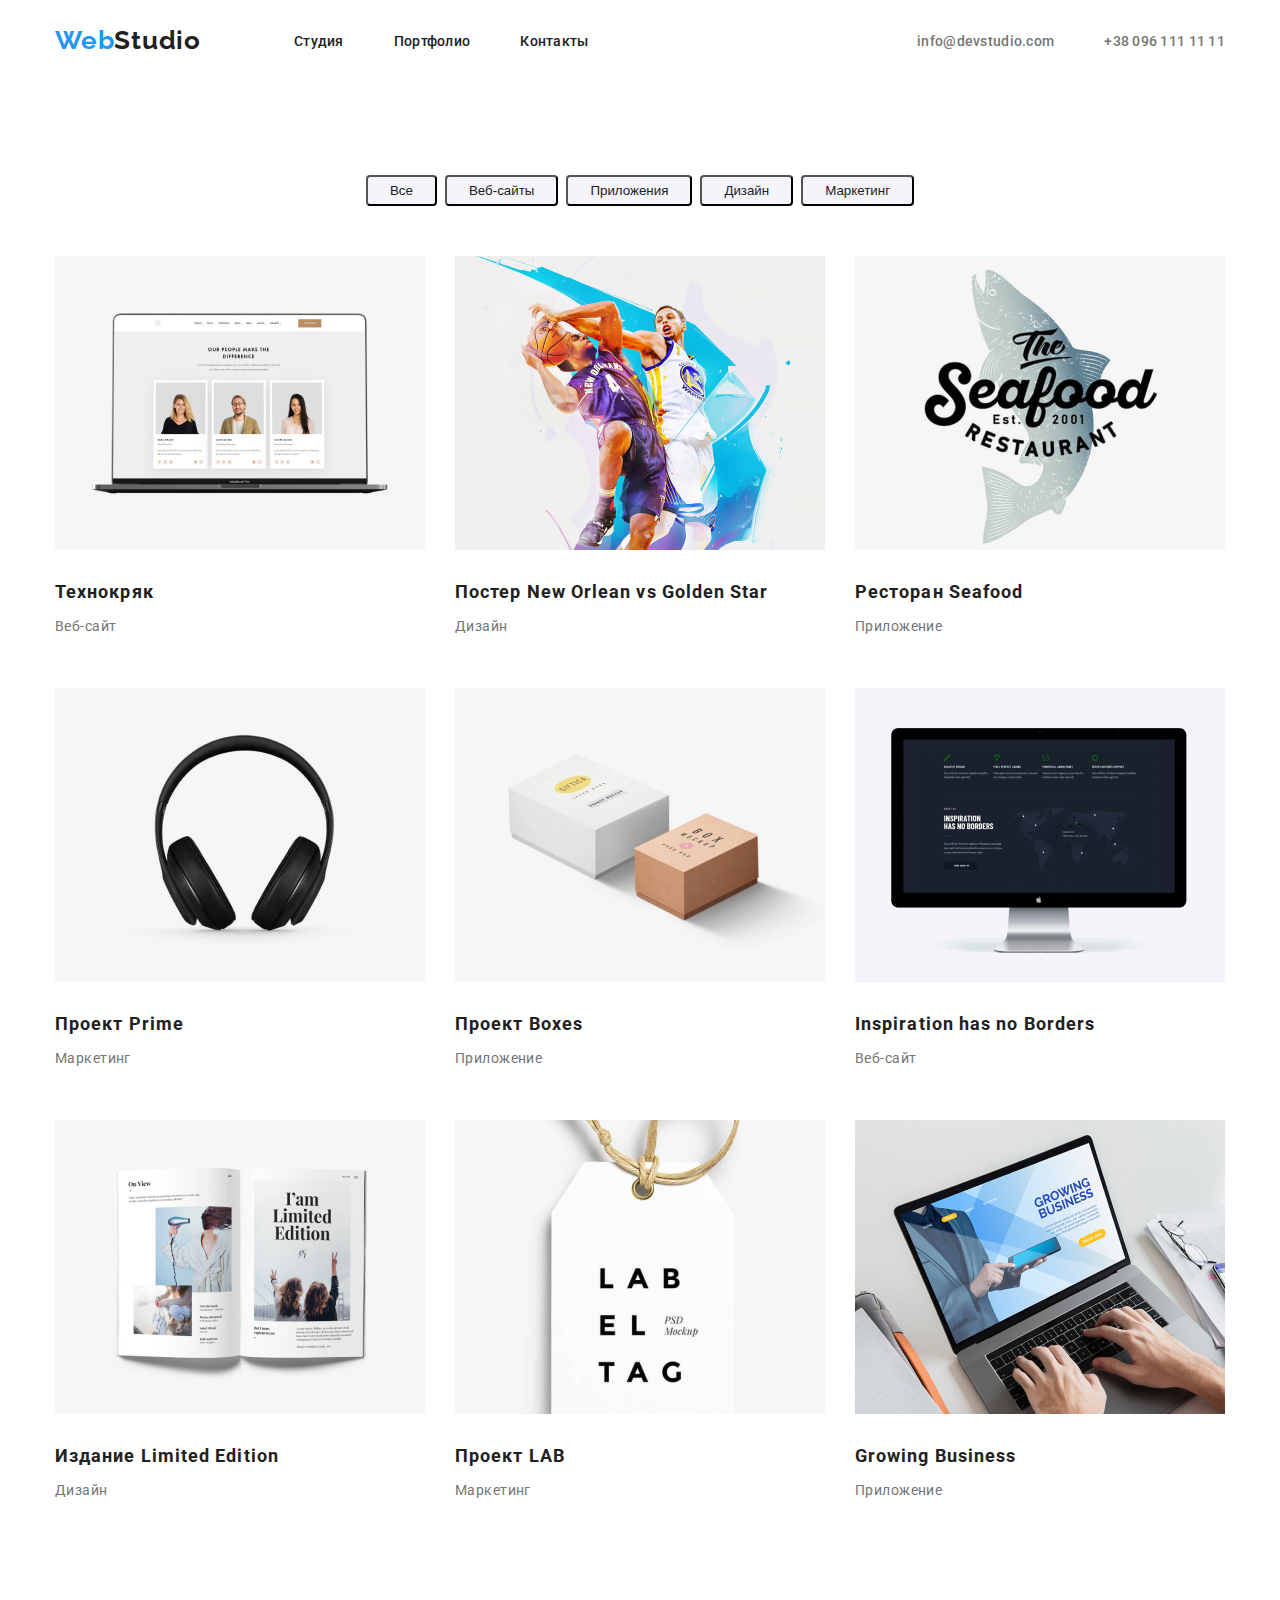
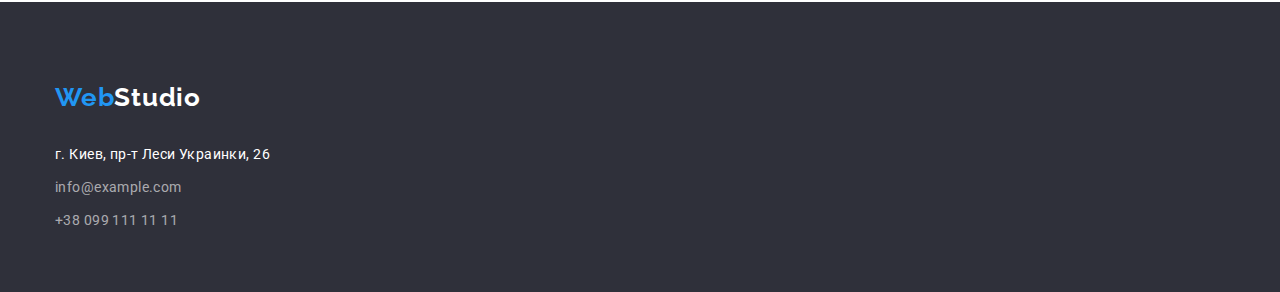
==== portfolio.html @ 4b42f5d7 "first-commit" ====
<!DOCTYPE html>
<html lang="en">
  <head>
    <meta charset="UTF-8" />
    <meta name="viewport" content="width=device-width, initial-scale=1.0" />
    <link
      href="https://fonts.googleapis.com/css2?family=Raleway:wght@700&family=Roboto:wght@400;500;700;900&display=swap"
      rel="stylesheet"
    />
    <link rel="stylesheet" href="./css/style.css" />
    <title>Document</title>
  </head>
  <body>
    <header>
      <div class="container header">
        <nav class="header-nav">
          <a href="">
            <p class="logo">Web<span class="black-logo">Studio</span></p>
          </a>

          <ul class="nav-menu">
            <li><a href="">Студия</a></li>
            <li><a href="./portfolio.html">Портфолио</a></li>
            <li><a href="">Контакты</a></li>
          </ul>
        </nav>

        <address>
          <ul class="nav-menu navigation">
            <li><a href="mailto:info@devstudio.com">info@devstudio.com</a></li>
            <li><a href="tel:+380961111111">+38 096 111 11 11</a></li>
          </ul>
        </address>
      </div>
    </header>

    <main>
      <section>
        <div class="container">
          <ul class="menu menu-portfolio">
            <li>
              <button class="bttn"><a href="">Все</a></button>
            </li>
            <li>
              <button class="bttn"><a href="">Веб-сайты</a></button>
            </li>
            <li>
              <button class="bttn"><a href="">Приложения</a></button>
            </li>
            <li>
              <button class="bttn"><a href="">Дизайн</a></button>
            </li>
            <li>
              <button class="bttn"><a href="">Маркетинг</a></button>
            </li>
          </ul>
        </div>

        <div class="container">
          <ul class="menu portfolio-card">
            <li>
              <div>
                <img
                  src="./images/img7.png"
                  alt="фото с протфолио"
                  width="370px"
                  height="294px"
                />
                <h2 class="text-title">Технокряк</h2>
                <p class="portfolio">Веб-сайт</p>
              </div>
            </li>
            <li>
              <div>
                <img
                  src="./images/img8.png"
                  alt="фото с протфолио"
                  width="370px"
                  height="294px"
                />
                <h2 class="text-title">Постер New Orlean vs Golden Star</h2>
                <p class="portfolio">Дизайн</p>
              </div>
            </li>
            <li>
              <div>
                <img
                  src="./images/img9.png"
                  alt="фото с протфолио"
                  width="370px"
                  height="294px"
                />
                <h2 class="text-title">Ресторан Seafood</h2>
                <p class="portfolio">Приложение</p>
              </div>
            </li>
            <li>
              <div>
                <img
                  src="./images/img10.png"
                  alt="фото с протфолио"
                  width="370px"
                  height="294px"
                />
                <h2 class="text-title">Проект Prime</h2>
                <p class="portfolio">Маркетинг</p>
              </div>
            </li>
            <li>
              <div>
                <img
                  src="./images/img11.png"
                  alt="фото с протфолио"
                  width="370px"
                  height="294px"
                />
                <h2 class="text-title">Проект Boxes</h2>
                <p class="portfolio">Приложение</p>
              </div>
            </li>
            <li>
              <div>
                <img
                  src="./images/img12.png"
                  alt="фото с протфолио"
                  width="370px"
                  height="294px"
                />
                <h2 class="text-title">Inspiration has no Borders</h2>
                <p class="portfolio">Веб-сайт</p>
              </div>
            </li>
            <li>
              <div>
                <img
                  src="./images/img13.png"
                  alt="фото с протфолио"
                  width="370px"
                  height="294px"
                />
                <h2 class="text-title">Издание Limited Edition</h2>
                <p class="portfolio">Дизайн</p>
              </div>
            </li>
            <li>
              <div>
                <img
                  src="./images/img14.png"
                  alt="фото с протфолио"
                  width="370px"
                  height="294px"
                />
                <h2 class="text-title">Проект LAB</h2>
                <p class="portfolio">Маркетинг</p>
              </div>
            </li>
            <li>
              <div>
                <img
                  src="./images/img15.png"
                  alt="фото с протфолио"
                  width="370px"
                  height="294px"
                />
                <h2 class="text-title">Growing Business</h2>
                <p class="portfolio">Приложение</p>
              </div>
            </li>
          </ul>
        </div>
      </section>
    </main>
    <footer>
      <div class="container">
        <a href="">
          <p class="logo">Web<span class="white-logo">Studio</span></p>
        </a>
        <p>г. Киев, пр-т Леси Украинки, 26</p>
        <adress>
          <ul class="menu-footer">
            <li><a href="mailto:info@example.com">info@example.com</a></li>
            <li><a href="tel:+380991111111">+38 099 111 11 11</a></li>
          </ul>
        </adress>
      </div>
    </footer>
  </body>
</html>
---- css/style.css ----
* {
  margin: 0px;
  padding: 0px;
  box-sizing: border-box;
}

.container {
  max-width: 1170px;
  width: 100%;
  margin: 0 auto;
}

.header {
  display: flex;
  justify-content: space-between;
  align-items: center;
  padding: 25px 0;
}

.header-nav {
  display: flex;
  justify-content: space-between;
  align-items: center;
}

/* Цвет основного текста #212121 */

/* Цвет вторичного текста #757575 */

/* Белый цвет #FFFFFF */

/* Цвет акцент #2196F3 */

/* Цвет вторичного фона #F5F4FA */

/* Цвет в footer rgba(255, 255, 255, 0.6) */
:root {
  --title-text-color: #212121;
  --primary-text-color: #757575;
  --white-color: #ffffff;
  --dark-background-color: #2f303a;
  --accent-color: #2196f3;
  --background-color: #e5e5e5;
  --second-backgroud-color: #f5f4fa;
  --footer-color: rgba(255, 255, 255, 0.6);
}

a {
  text-decoration: none;
}

.black-logo {
  font-family: "Raleway", sans-serif;
  font-style: normal;
  font-weight: bold;
  font-size: 26px;
  line-height: 31px;
  letter-spacing: 0.03em;
  color: var(--title-text-color);
}

.white-logo {
  font-family: "Raleway", sans-serif;
  font-style: normal;
  font-weight: bold;
  font-size: 26px;
  line-height: 31px;
  letter-spacing: 0.03em;
  color: var(--white-color);
}

.logo {
  font-family: "Raleway", sans-serif;
  font-style: normal;
  font-weight: bold;
  font-size: 26px;
  line-height: 31px;
  letter-spacing: 0.03em;
  color: var(--accent-color);
}

.nav-menu a {
  text-decoration: none;
  color: var(--title-text-color);
}

.navigation a {
  text-decoration: none;
  font-style: normal;
  color: var(--primary-text-color);
}

.nav-menu a:hover,
.nav-menu a:focus {
  color: var(--accent-color);
}

.nav-menu li:not(:first-child) {
  margin-left: 50px;
}

/* .nav-menu li:nth-child(1) {
  margin-left: 0;
} */

.nav-menu {
  margin-left: 93px;
  display: flex;
  font-family: "Roboto", sans-serif;
  font-size: normal;
  font-weight: 500;
  font-size: 14px;
  line-height: 16px;
  letter-spacing: 0.02em;
  list-style-type: none;
}

.intro {
  background: var(--dark-background-color);
  text-align: center;
  padding-top: 200px;
  padding-bottom: 200px;
}

h1 {
  font-family: "Roboto", sans-serif;
  font-style: normal;
  font-weight: 900;
  font-size: 44px;
  line-height: 60px;
  letter-spacing: 0.06em;
  color: var(--white-color);

  padding-bottom: 30px;
}

.btn {
  font-family: "Roboto", sans-serif;
  font-style: normal;
  font-weight: bold;
  font-size: 16px;
  line-height: 30px;
  letter-spacing: 0.06em;
  text-decoration: none;
  color: var(--white-color);
  padding: 10px 32px;
  text-align: center;
}

button {
  background: var(--accent-color);
}

.about-us {
  background: var(--white-color);
}

.menu-about-us li:not(:last-child) {
  margin-left: 30px;
}

.menu-about-us h2 {
  margin-bottom: 10px;
}

.menu-about-us {
  display: flex;
  justify-content: space-between;
  align-items: center;
  margin: 94px 0;
}

.menu {
  list-style-type: none;
}

.title {
  font-family: "Roboto", sans-serif;
  font-style: normal;
  font-weight: bold;
  font-size: 14px;
  line-height: 16px;
  letter-spacing: 0.03em;
}

.menu p {
  font-family: "Roboto", sans-serif;
  font-style: normal;
  font-weight: normal;
  font-size: 14px;
  line-height: 24px;
  letter-spacing: 0.03em;
  color: var(--primary-text-color);
}

.work {
  font-family: "Roboto", sans-serif;
  font-style: normal;
  font-weight: bold;
  font-size: 36px;
  line-height: 42px;
  letter-spacing: 0.03em;
  color: var(--title-text-color);
  text-align: center;
  margin-bottom: 50px;
}

.our-photo {
  display: flex;
  justify-content: space-between;
  margin-bottom: 94px;
}

.our-team {
  background: var(--second-backgroud-color);
  padding: 94px;
}

.team {
  font-family: "Roboto", sans-serif;
  font-style: normal;
  font-weight: bold;
  font-size: 36px;
  line-height: 42px;
  letter-spacing: 0.03em;
  text-align: center;
  margin-bottom: 50px;
}

.team-photo {
  display: flex;
  justify-content: space-between;
}

.team-photo li>img {
  margin-bottom: 30px;
}

.menu h3 {
  font-family: "Roboto", sans-serif;
  font-style: normal;
  font-weight: 500;
  font-size: 16px;
  line-height: 19px;
  letter-spacing: 0.03em;
  color: var(--title-text-color);
  margin-bottom: 10px;
}

.text {
  font-family: "Roboto", sans-serif;
  font-style: normal;
  font-weight: normal;
  font-size: 16px;
  line-height: 19px;
  letter-spacing: 0.03em;
  color: var(--primary-text-color);
}

footer {
  background: var(--dark-background-color);
  padding-top: 60px;
  padding-bottom: 60px;
}

footer p {
  font-family: "Roboto", sans-serif;
  font-style: normal;
  font-weight: normal;
  font-size: 14px;
  line-height: 24px;
  letter-spacing: 0.03em;
  color: var(--white-color);
  padding-top: 20px;
  padding-bottom: 9px;
}

.menu-footer li:not(:last-child) {
  padding-bottom: 9px;
}

.menu-footer a {
  text-decoration: none;
  color: var(--footer-color);
}

.menu-footer a:hover,
.menu-footer a:focus {
  color: var(--accent-color);
}

.menu-footer {
  font-family: "Roboto", sans-serif;
  list-style-type: none;
  font-style: normal;
  font-weight: normal;
  font-size: 14px;
  line-height: 24px;
  letter-spacing: 0.03em;
}

.menu a {
  text-decoration: none;
  color: var(--title-text-color);
}

.menu button {
  background: var(--second-backgroud-color);
}

.menu button:hover,
.menu button:focus {
  background: var(--accent-color);
}

.bttn {
  text-align: center;
  padding: 6px 22px;
  border-radius: 4px;
  margin: 94px auto 50px;
}

.bttn a:hover,
.bttn a:focus {
  color: var(--white-color);
}

.text-title {
  font-family: "Roboto", sans-serif;
  font-style: normal;
  font-weight: bold;
  font-size: 18px;
  line-height: 36px;
  letter-spacing: 0.06em;
  color: var(--title-text-color);
}

.menu-portfolio li:not(:last-child) {
  margin-right: 8px;
}

.menu-portfolio {
  display: flex;
  justify-content: center;
  align-items: center;
}

.portfolio-card {
  display: flex;
  justify-content: space-between;
  flex-wrap: wrap;
  margin-bottom: 50px;
}

.portfolio-card h2 {
  margin: 20px auto 4px;
}

.portfolio-card p {
  padding-bottom: 50px;
}

.portfolio {
  font-family: "Roboto", sans-serif;
  font-style: normal;
  font-weight: normal;
  font-size: 16px;
  line-height: 30px;
  letter-spacing: 0.03em;
  color: var(--primary-text-color);
}
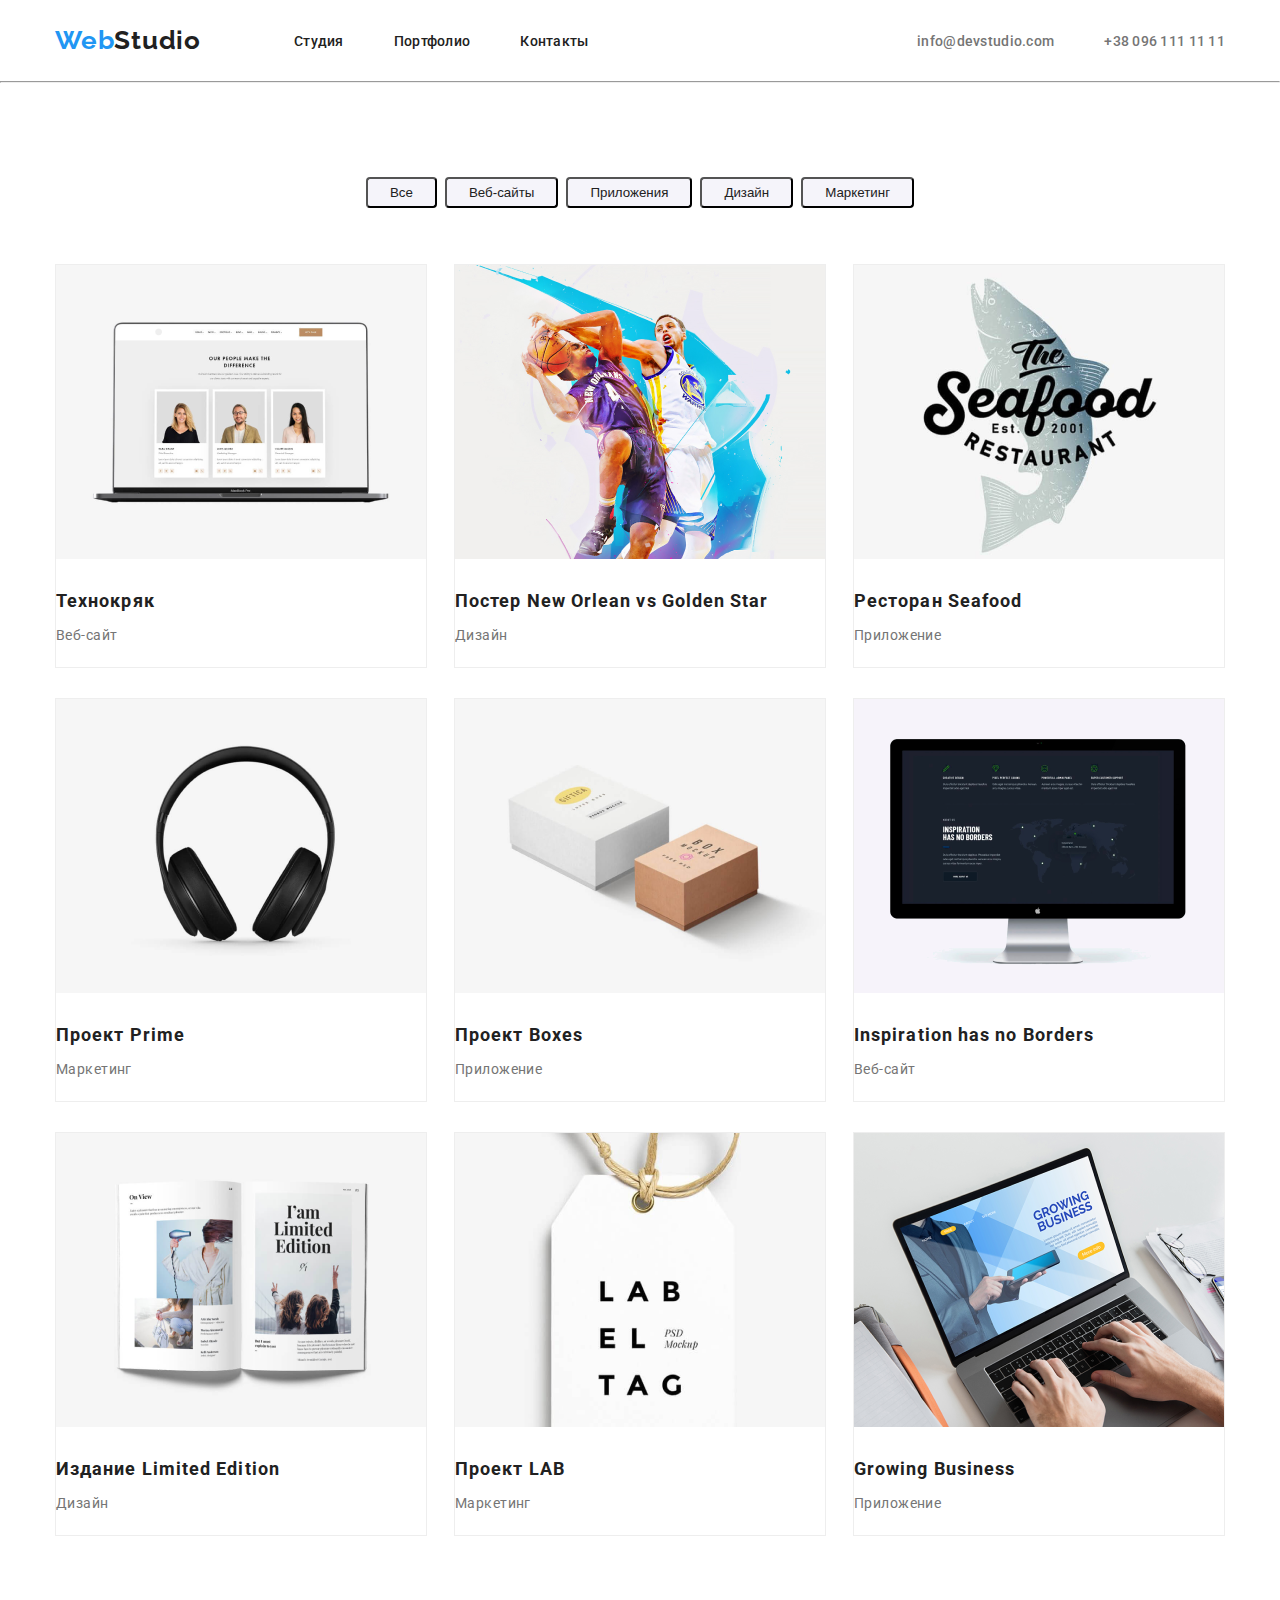
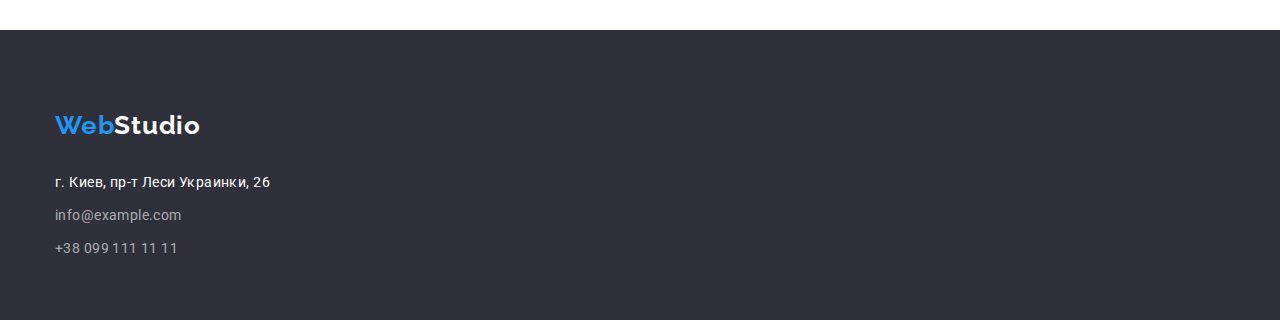
==== commit cf8d59bb: "fixed padding" ====
--- a/portfolio.html
+++ b/portfolio.html
@@ -32,11 +32,11 @@
           </ul>
         </address>
       </div>
+      <hr>
     </header>
 
-    <main>
-      <section>
-        <div class="container">
+    <main id="portfolio">
+        <div class="container nav-container">
           <ul class="menu menu-portfolio">
             <li>
               <button class="bttn"><a href="">Все</a></button>
@@ -59,7 +59,7 @@
         <div class="container">
           <ul class="menu portfolio-card">
             <li>
-              <div>
+              <div class="container-portfolio">
                 <img
                   src="./images/img7.png"
                   alt="фото с протфолио"
@@ -71,7 +71,7 @@
               </div>
             </li>
             <li>
-              <div>
+              <div class="container-portfolio">
                 <img
                   src="./images/img8.png"
                   alt="фото с протфолио"
@@ -83,7 +83,7 @@
               </div>
             </li>
             <li>
-              <div>
+              <div class="container-portfolio">
                 <img
                   src="./images/img9.png"
                   alt="фото с протфолио"
@@ -95,7 +95,7 @@
               </div>
             </li>
             <li>
-              <div>
+              <div class="container-portfolio">
                 <img
                   src="./images/img10.png"
                   alt="фото с протфолио"
@@ -107,7 +107,7 @@
               </div>
             </li>
             <li>
-              <div>
+              <div class="container-portfolio">
                 <img
                   src="./images/img11.png"
                   alt="фото с протфолио"
@@ -119,7 +119,7 @@
               </div>
             </li>
             <li>
-              <div>
+              <div class="container-portfolio">
                 <img
                   src="./images/img12.png"
                   alt="фото с протфолио"
@@ -130,8 +130,8 @@
                 <p class="portfolio">Веб-сайт</p>
               </div>
             </li>
-            <li>
-              <div>
+            <li class="no-margin">
+              <div class="container-portfolio">
                 <img
                   src="./images/img13.png"
                   alt="фото с протфолио"
@@ -142,8 +142,8 @@
                 <p class="portfolio">Дизайн</p>
               </div>
             </li>
-            <li>
-              <div>
+            <li class="no-margin">
+              <div class="container-portfolio">
                 <img
                   src="./images/img14.png"
                   alt="фото с протфолио"
@@ -154,8 +154,8 @@
                 <p class="portfolio">Маркетинг</p>
               </div>
             </li>
-            <li>
-              <div>
+            <li class="no-margin">
+              <div class="container-portfolio">
                 <img
                   src="./images/img15.png"
                   alt="фото с протфолио"
@@ -168,7 +168,6 @@
             </li>
           </ul>
         </div>
-      </section>
     </main>
     <footer>
       <div class="container">
--- a/css/style.css
+++ b/css/style.css
@@ -118,8 +118,7 @@
 .intro {
   background: var(--dark-background-color);
   text-align: center;
-  padding-top: 200px;
-  padding-bottom: 200px;
+  padding: 200px 0;
 }
 
 h1 {
@@ -151,8 +150,14 @@
   background: var(--accent-color);
 }
 
+.about-details {
+  display: flex;
+  padding: 94px 0;
+}
+
 .about-us {
   background: var(--white-color);
+  padding-bottom: 94px;
 }
 
 .menu-about-us li:not(:last-child) {
@@ -167,7 +172,6 @@
   display: flex;
   justify-content: space-between;
   align-items: center;
-  margin: 94px 0;
 }
 
 .menu {
@@ -208,12 +212,11 @@
 .our-photo {
   display: flex;
   justify-content: space-between;
-  margin-bottom: 94px;
 }
 
 .our-team {
   background: var(--second-backgroud-color);
-  padding: 94px;
+  padding: 94px 0;
 }
 
 .team {
@@ -232,7 +235,7 @@
   justify-content: space-between;
 }
 
-.team-photo li>img {
+.team-photo li > img {
   margin-bottom: 30px;
 }
 
@@ -317,7 +320,6 @@
   text-align: center;
   padding: 6px 22px;
   border-radius: 4px;
-  margin: 94px auto 50px;
 }
 
 .bttn a:hover,
@@ -345,11 +347,14 @@
   align-items: center;
 }
 
+.portfolio-card li {
+  margin-bottom: 30px;
+}
+
 .portfolio-card {
   display: flex;
   justify-content: space-between;
   flex-wrap: wrap;
-  margin-bottom: 50px;
 }
 
 .portfolio-card h2 {
@@ -357,7 +362,7 @@
 }
 
 .portfolio-card p {
-  padding-bottom: 50px;
+  padding-bottom: 20px;
 }
 
 .portfolio {
@@ -369,3 +374,23 @@
   letter-spacing: 0.03em;
   color: var(--primary-text-color);
 }
+
+.container-portfolio {
+  background: var(--white-color);
+  border: 1px solid #EEEEEE;
+}
+
+.portfolio-card li.no-margin {
+  margin: 0;
+}
+
+.nav-container {
+  margin-bottom: 56px;
+}
+
+#portfolio {
+  padding: 94px 0;
+}
+
+
+
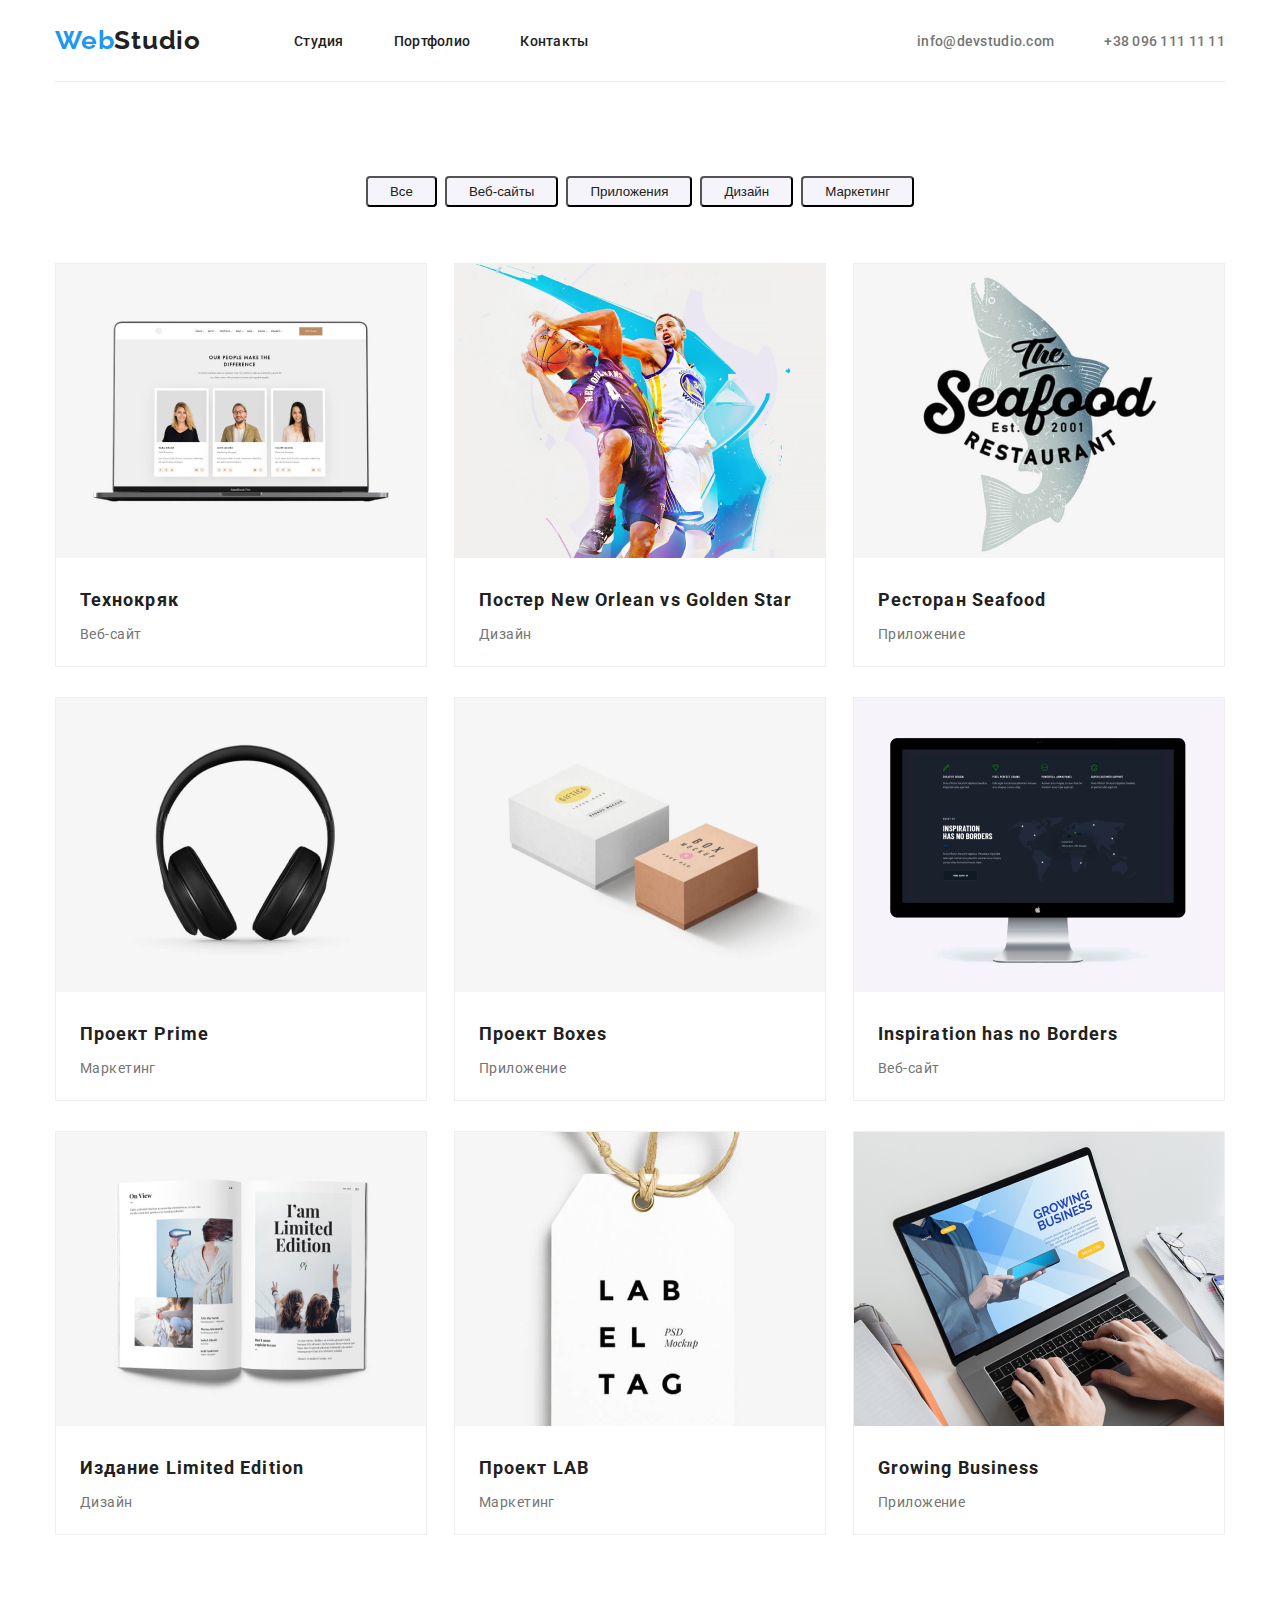
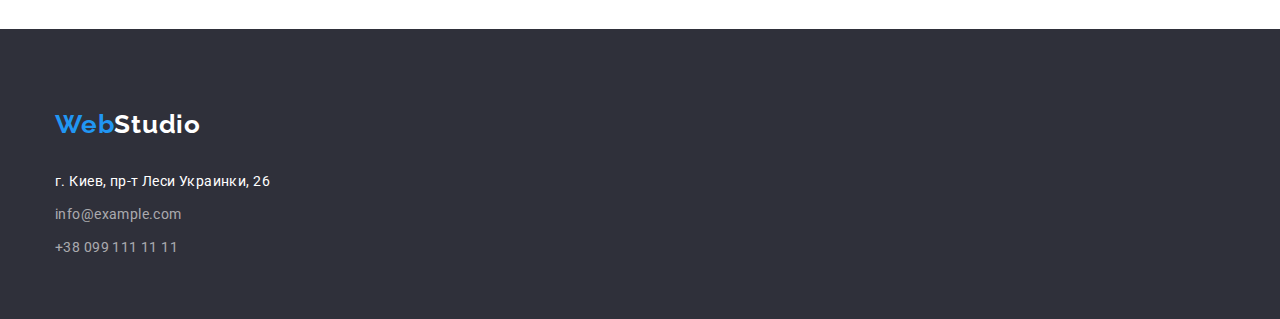
==== commit f9476050: "fixed pading and border" ====
--- a/portfolio.html
+++ b/portfolio.html
@@ -32,142 +32,159 @@
           </ul>
         </address>
       </div>
-      <hr>
     </header>
 
     <main id="portfolio">
-        <div class="container nav-container">
-          <ul class="menu menu-portfolio">
-            <li>
-              <button class="bttn"><a href="">Все</a></button>
-            </li>
-            <li>
-              <button class="bttn"><a href="">Веб-сайты</a></button>
-            </li>
-            <li>
-              <button class="bttn"><a href="">Приложения</a></button>
-            </li>
-            <li>
-              <button class="bttn"><a href="">Дизайн</a></button>
-            </li>
-            <li>
-              <button class="bttn"><a href="">Маркетинг</a></button>
-            </li>
-          </ul>
-        </div>
-
-        <div class="container">
-          <ul class="menu portfolio-card">
-            <li>
-              <div class="container-portfolio">
-                <img
-                  src="./images/img7.png"
-                  alt="фото с протфолио"
-                  width="370px"
-                  height="294px"
-                />
+      <div class="container nav-container">
+        <ul class="menu menu-portfolio">
+          <li>
+            <button class="bttn"><a href="">Все</a></button>
+          </li>
+          <li>
+            <button class="bttn"><a href="">Веб-сайты</a></button>
+          </li>
+          <li>
+            <button class="bttn"><a href="">Приложения</a></button>
+          </li>
+          <li>
+            <button class="bttn"><a href="">Дизайн</a></button>
+          </li>
+          <li>
+            <button class="bttn"><a href="">Маркетинг</a></button>
+          </li>
+        </ul>
+      </div>
+
+      <div class="container">
+        <ul class="menu portfolio-card">
+          <li>
+            <div class="container-portfolio">
+              <img
+                src="./images/img7.png"
+                alt="фото с протфолио"
+                width="370px"
+                height="294px"
+              />
+              <div class="description">
                 <h2 class="text-title">Технокряк</h2>
                 <p class="portfolio">Веб-сайт</p>
               </div>
-            </li>
-            <li>
-              <div class="container-portfolio">
-                <img
-                  src="./images/img8.png"
-                  alt="фото с протфолио"
-                  width="370px"
-                  height="294px"
-                />
+            </div>
+          </li>
+          <li>
+            <div class="container-portfolio">
+              <img
+                src="./images/img8.png"
+                alt="фото с протфолио"
+                width="370px"
+                height="294px"
+              />
+              <div class="description">
                 <h2 class="text-title">Постер New Orlean vs Golden Star</h2>
                 <p class="portfolio">Дизайн</p>
               </div>
-            </li>
-            <li>
-              <div class="container-portfolio">
-                <img
-                  src="./images/img9.png"
-                  alt="фото с протфолио"
-                  width="370px"
-                  height="294px"
-                />
+            </div>
+          </li>
+          <li>
+            <div class="container-portfolio">
+              <img
+                src="./images/img9.png"
+                alt="фото с протфолио"
+                width="370px"
+                height="294px"
+              />
+              <div class="description">
                 <h2 class="text-title">Ресторан Seafood</h2>
                 <p class="portfolio">Приложение</p>
               </div>
-            </li>
-            <li>
-              <div class="container-portfolio">
-                <img
-                  src="./images/img10.png"
-                  alt="фото с протфолио"
-                  width="370px"
-                  height="294px"
-                />
+            </div>
+          </li>
+          <li>
+            <div class="container-portfolio">
+              <img
+                src="./images/img10.png"
+                alt="фото с протфолио"
+                width="370px"
+                height="294px"
+              />
+              <div class="description">
                 <h2 class="text-title">Проект Prime</h2>
                 <p class="portfolio">Маркетинг</p>
               </div>
-            </li>
-            <li>
-              <div class="container-portfolio">
-                <img
-                  src="./images/img11.png"
-                  alt="фото с протфолио"
-                  width="370px"
-                  height="294px"
-                />
+            </div>
+          </li>
+          <li>
+            <div class="container-portfolio">
+              <img
+                src="./images/img11.png"
+                alt="фото с протфолио"
+                width="370px"
+                height="294px"
+              />
+              <div class="description">
                 <h2 class="text-title">Проект Boxes</h2>
                 <p class="portfolio">Приложение</p>
               </div>
-            </li>
-            <li>
-              <div class="container-portfolio">
-                <img
-                  src="./images/img12.png"
-                  alt="фото с протфолио"
-                  width="370px"
-                  height="294px"
-                />
+            </div>
+          </li>
+          <li>
+            <div class="container-portfolio">
+              <img
+                src="./images/img12.png"
+                alt="фото с протфолио"
+                width="370px"
+                height="294px"
+              />
+              <div class="description">
                 <h2 class="text-title">Inspiration has no Borders</h2>
                 <p class="portfolio">Веб-сайт</p>
               </div>
-            </li>
-            <li class="no-margin">
-              <div class="container-portfolio">
-                <img
-                  src="./images/img13.png"
-                  alt="фото с протфолио"
-                  width="370px"
-                  height="294px"
-                />
+            </div>
+          </li>
+          <li class="no-margin">
+            <div class="container-portfolio">
+              <img
+                src="./images/img13.png"
+                alt="фото с протфолио"
+                width="370px"
+                height="294px"
+              />
+              <div class="description">
                 <h2 class="text-title">Издание Limited Edition</h2>
                 <p class="portfolio">Дизайн</p>
               </div>
-            </li>
-            <li class="no-margin">
-              <div class="container-portfolio">
-                <img
-                  src="./images/img14.png"
-                  alt="фото с протфолио"
-                  width="370px"
-                  height="294px"
-                />
+            </div>
+          </li>
+          <li class="no-margin">
+            <div class="container-portfolio">
+              <img
+                src="./images/img14.png"
+                alt="фото с протфолио"
+                width="370px"
+                height="294px"
+              />
+              <div class="description">
                 <h2 class="text-title">Проект LAB</h2>
                 <p class="portfolio">Маркетинг</p>
               </div>
-            </li>
-            <li class="no-margin">
-              <div class="container-portfolio">
-                <img
-                  src="./images/img15.png"
-                  alt="фото с протфолио"
-                  width="370px"
-                  height="294px"
-                />
+            </div>
+          </li>
+          <li class="no-margin">
+            <div class="container-portfolio">
+              <img
+                src="./images/img15.png"
+                alt="фото с протфолио"
+                width="370px"
+                height="294px"
+              />
+              <div class="description">
                 <h2 class="text-title">Growing Business</h2>
                 <p class="portfolio">Приложение</p>
               </div>
-            </li>
-          </ul>
-        </div>
+            </div>
+          </li>
+        </ul>
+      </div>
     </main>
     <footer>
       <div class="container">
--- a/css/style.css
+++ b/css/style.css
@@ -15,6 +15,7 @@
   justify-content: space-between;
   align-items: center;
   padding: 25px 0;
+  border-bottom: 1px solid var(--header-border-color) ;
 }
 
 .header-nav {
@@ -43,6 +44,7 @@
   --background-color: #e5e5e5;
   --second-backgroud-color: #f5f4fa;
   --footer-color: rgba(255, 255, 255, 0.6);
+  --header-border-color: #ECECEC;
 }
 
 a {
@@ -358,11 +360,7 @@
 }
 
 .portfolio-card h2 {
-  margin: 20px auto 4px;
-}
-
-.portfolio-card p {
-  padding-bottom: 20px;
+  margin-bottom: 4px;
 }
 
 .portfolio {
@@ -392,5 +390,9 @@
   padding: 94px 0;
 }
 
-
-
+.description {
+  padding: 20px 24px;
+}
+
+
+
